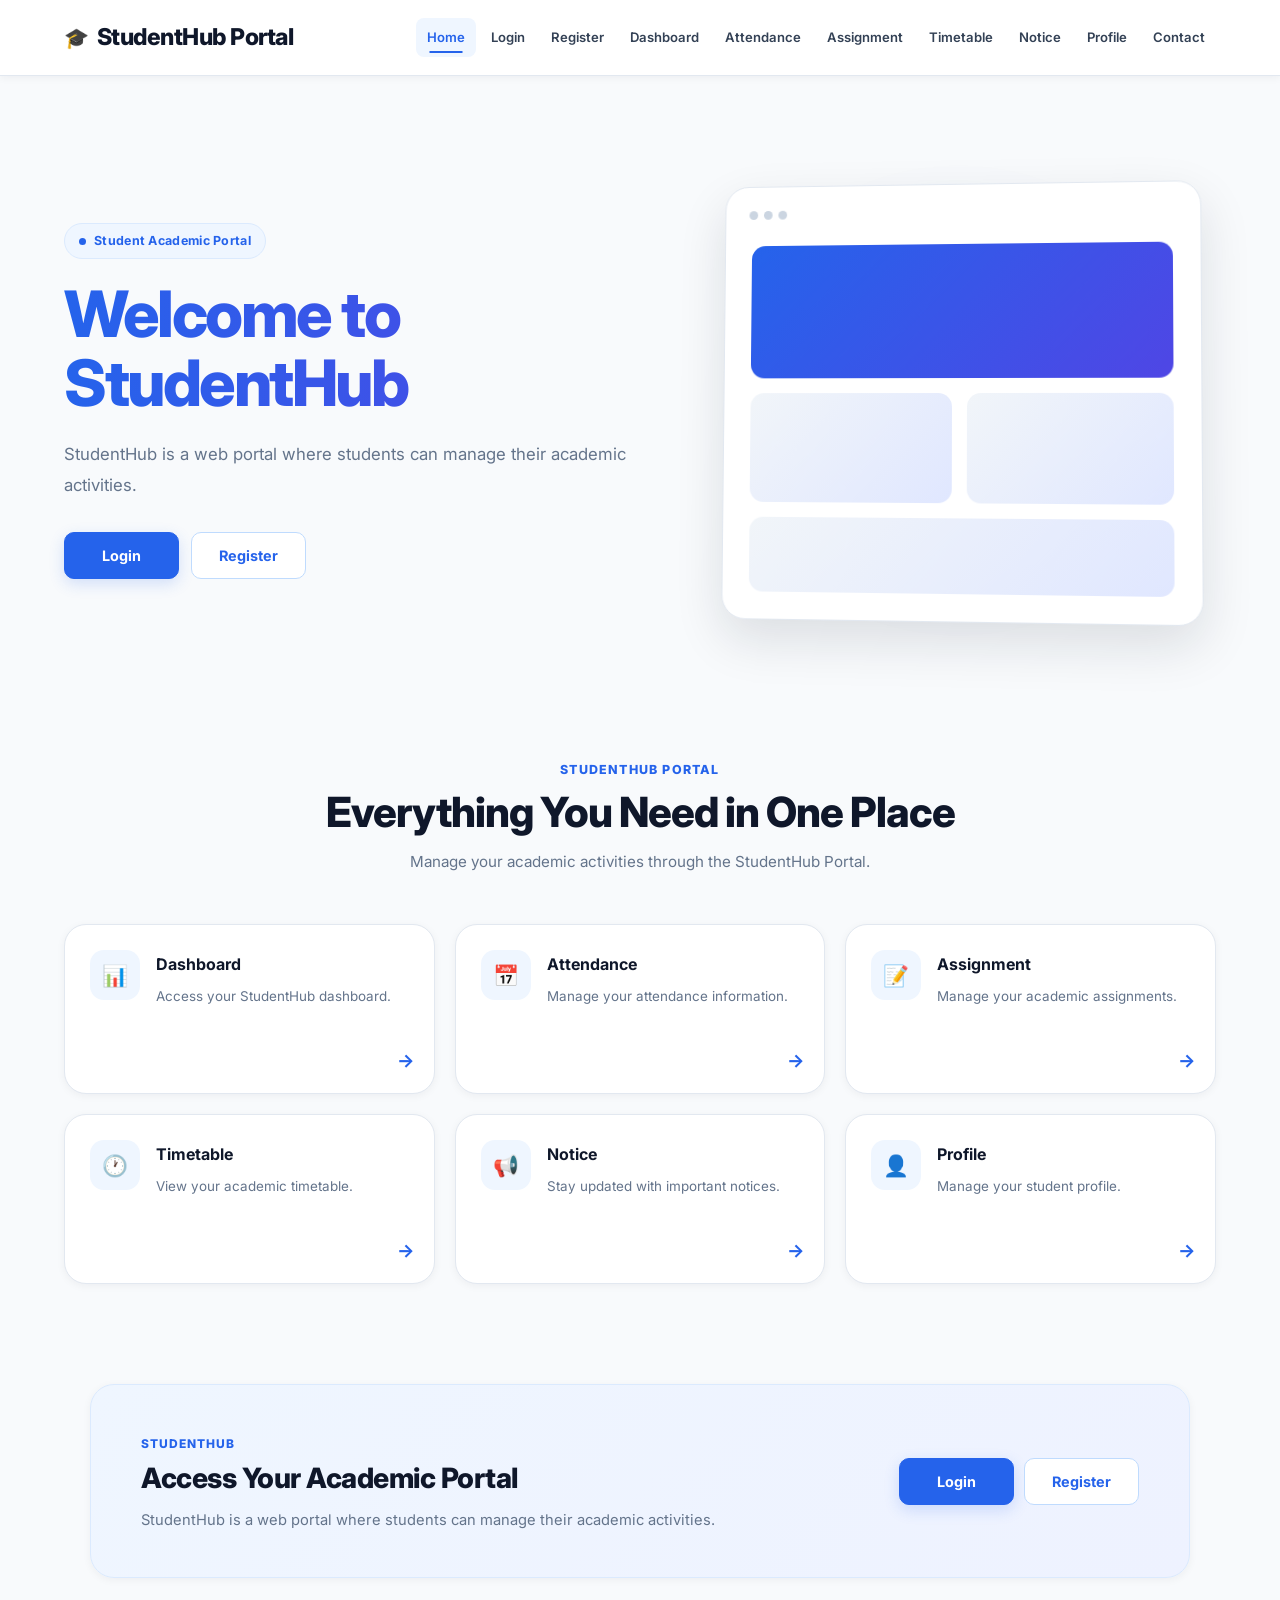
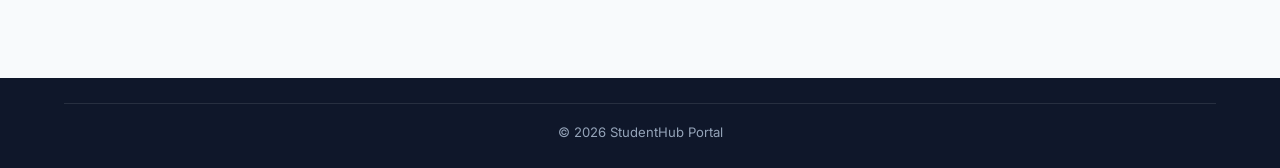
==== pages/index.html @ 19e186c9 "Practical 5 Done" ====
<!DOCTYPE html>
<html lang="en">

<head>
    <meta charset="UTF-8">

    <meta name="viewport" content="width=device-width, initial-scale=1.0">

    <meta name="description"
        content="StudentHub Portal - Manage your academic activities in one place.">

    <title>StudentHub - Home</title>

    <link rel="stylesheet" href="../style.css">
   
</head>

<body>

    <!-- ================= HEADER ================= -->
    <header>

        <div class="logo-section">
            <h1>StudentHub Portal</h1>
        </div>

        <nav aria-label="Main Navigation">

            <a href="index.html">Home</a>

            <a href="login.html">Login</a>

            <a href="register.html">Register</a>

            <a href="dashboard.html">Dashboard</a>

            <a href="attendance.html">Attendance</a>

            <a href="assignment.html">Assignment</a>

            <a href="timetable.html">Timetable</a>

            <a href="notice.html">Notice</a>

            <a href="profile.html">Profile</a>

            <a href="contact.html">Contact</a>

        </nav>

    </header>


    <!-- ================= MAIN CONTENT ================= -->
    <main>

        <!-- Hero Section -->
        <section class="hero">

            <div class="hero-content">

                <span class="hero-badge">
                    Student Academic Portal
                </span>

                <h2>
                    Welcome to StudentHub
                </h2>

                <p>
                    StudentHub is a web portal where students can manage their academic activities.
                </p>

                <div class="hero-buttons">

                    <a href="login.html" class="btn">
                        Login
                    </a>

                    <a href="register.html" class="btn btn-secondary">
                        Register
                    </a>

                </div>

            </div>


            <div class="hero-visual">

                <div class="dashboard-preview">

                    <div class="preview-header">
                        <span></span>
                        <span></span>
                        <span></span>
                    </div>

                    <div class="preview-content">

                        <div class="preview-card large"></div>

                        <div class="preview-row">

                            <div class="preview-card"></div>

                            <div class="preview-card"></div>

                        </div>

                        <div class="preview-card small"></div>

                    </div>

                </div>

            </div>

        </section>


        <!-- ================= FEATURES ================= -->
        <section class="features">

            <div class="section-heading">

                <span>StudentHub Portal</span>

                <h3>
                    Everything You Need in One Place
                </h3>

                <p>
                    Manage your academic activities through the StudentHub Portal.
                </p>

            </div>


            <div class="feature-grid">


                <!-- Dashboard -->
                <a href="dashboard.html" class="feature-card">

                    <div class="feature-icon">
                        📊
                    </div>

                    <div>
                        <h4>Dashboard</h4>

                        <p>
                            Access your StudentHub dashboard.
                        </p>
                    </div>

                    <span class="feature-arrow">
                        →
                    </span>

                </a>


                <!-- Attendance -->
                <a href="attendance.html" class="feature-card">

                    <div class="feature-icon">
                        📅
                    </div>

                    <div>
                        <h4>Attendance</h4>

                        <p>
                            Manage your attendance information.
                        </p>
                    </div>

                    <span class="feature-arrow">
                        →
                    </span>

                </a>


                <!-- Assignment -->
                <a href="assignment.html" class="feature-card">

                    <div class="feature-icon">
                        📝
                    </div>

                    <div>
                        <h4>Assignment</h4>

                        <p>
                            Manage your academic assignments.
                        </p>
                    </div>

                    <span class="feature-arrow">
                        →
                    </span>

                </a>


                <!-- Timetable -->
                <a href="timetable.html" class="feature-card">

                    <div class="feature-icon">
                        🕐
                    </div>

                    <div>
                        <h4>Timetable</h4>

                        <p>
                            View your academic timetable.
                        </p>
                    </div>

                    <span class="feature-arrow">
                        →
                    </span>

                </a>


                <!-- Notice -->
                <a href="notice.html" class="feature-card">

                    <div class="feature-icon">
                        📢
                    </div>

                    <div>
                        <h4>Notice</h4>

                        <p>
                            Stay updated with important notices.
                        </p>
                    </div>

                    <span class="feature-arrow">
                        →
                    </span>

                </a>


                <!-- Profile -->
                <a href="profile.html" class="feature-card">

                    <div class="feature-icon">
                        👤
                    </div>

                    <div>
                        <h4>Profile</h4>

                        <p>
                            Manage your student profile.
                        </p>
                    </div>

                    <span class="feature-arrow">
                        →
                    </span>

                </a>

            </div>

        </section>


        <!-- ================= PORTAL ACCESS ================= -->
        <section class="portal-access">

            <div>

                <span class="section-label">
                    StudentHub
                </span>

                <h3>
                    Access Your Academic Portal
                </h3>

                <p>
                    StudentHub is a web portal where students can manage their academic activities.
                </p>

            </div>


            <div class="access-buttons">

                <a href="login.html" class="btn">
                    Login
                </a>

                <a href="register.html" class="btn btn-secondary">
                    Register
                </a>

            </div>

        </section>

    </main>


    <!-- ================= FOOTER ================= -->
    <footer>

        <hr>

        <p>
            © 2026 StudentHub Portal
        </p>

    </footer>


    <!-- ================= JAVASCRIPT ================= -->
<script src="../js/script.js"></script>
</body>

</html>
---- style.css ----
/* =========================================================
   STUDENTHUB PORTAL
   Modern University Student Management System
   ========================================================= */


/* =========================================================
   1. GOOGLE FONT
   ========================================================= */

@import url('https://fonts.googleapis.com/css2?family=Inter:wght@400;500;600;700;800&display=swap');


/* =========================================================
   2. ROOT VARIABLES
   ========================================================= */

:root {

    /* Main Colors */
    --primary: #2563eb;
    --primary-dark: #1d4ed8;
    --secondary: #4f46e5;

    --navy: #0f172a;
    --dark: #111827;

    /* Text */
    --text: #334155;
    --text-light: #64748b;
    --text-muted: #94a3b8;

    /* Background */
    --background: #f8fafc;
    --white: #ffffff;
    --surface: #ffffff;

    /* Borders */
    --border: #e2e8f0;

    /* Extra */
    --blue-light: #eff6ff;
    --indigo-light: #eef2ff;

    /* Shadows */
    --shadow-sm:
        0 2px 8px rgba(15, 23, 42, 0.05);

    --shadow-md:
        0 10px 30px rgba(15, 23, 42, 0.08);

    --shadow-lg:
        0 20px 50px rgba(15, 23, 42, 0.12);

    /* Radius */
    --radius-sm: 8px;
    --radius-md: 14px;
    --radius-lg: 22px;

    /* Transition */
    --transition: 0.25s ease;
}


/* =========================================================
   3. RESET
   ========================================================= */

* {
    margin: 0;
    padding: 0;
    box-sizing: border-box;
}


html {
    scroll-behavior: smooth;
}


body {

    font-family: 'Inter', Arial, sans-serif;

    background: var(--background);

    color: var(--text);

    line-height: 1.6;

    min-height: 100vh;

    display: flex;

    flex-direction: column;

    overflow-x: hidden;
}


img {
    max-width: 100%;
    display: block;
}


a {
    text-decoration: none;
}


/* =========================================================
   4. HEADER
   ========================================================= */

header {

    width: 100%;

    padding: 18px 5%;

    background: rgba(255, 255, 255, 0.96);

    border-bottom: 1px solid var(--border);

    display: flex;

    align-items: center;

    justify-content: space-between;

    gap: 30px;

    position: sticky;

    top: 0;

    z-index: 1000;

    backdrop-filter: blur(15px);

    box-shadow: var(--shadow-sm);
}


/* =========================================================
   5. LOGO
   ========================================================= */

.logo-section {

    display: flex;

    align-items: center;

    flex-shrink: 0;
}


.logo-section h1 {

    color: var(--navy);

    font-size: 1.45rem;

    font-weight: 800;

    letter-spacing: -0.5px;

    white-space: nowrap;
}


.logo-section h1::before {

    content: "🎓";

    margin-right: 8px;

    font-size: 1.25rem;
}


/* =========================================================
   6. NAVIGATION
   ========================================================= */

nav {

    display: flex;

    align-items: center;

    justify-content: flex-end;

    gap: 4px;

    flex-wrap: wrap;
}


nav a {

    position: relative;

    padding: 9px 11px;

    border-radius: 8px;

    color: var(--text);

    font-size: 0.82rem;

    font-weight: 600;

    transition: var(--transition);
}


nav a:hover {

    color: var(--primary);

    background: var(--blue-light);
}


/* Navigation underline */

nav a::after {

    content: "";

    position: absolute;

    left: 50%;

    bottom: 4px;

    width: 0;

    height: 2px;

    background: var(--primary);

    transform: translateX(-50%);

    transition: width var(--transition);
}


nav a:hover::after {

    width: 55%;
}


/* =========================================================
   7. MAIN
   ========================================================= */

main {

    width: 100%;

    flex: 1;
}


/* =========================================================
   8. HERO SECTION
   ========================================================= */

.hero {

    width: min(1200px, 90%);

    min-height: 650px;

    margin: auto;

    padding: 70px 0;

    display: grid;

    grid-template-columns: 1.05fr 0.95fr;

    align-items: center;

    gap: 70px;
}


/* =========================================================
   9. HERO CONTENT
   ========================================================= */

.hero-content {

    max-width: 650px;

    text-align: left;
}


/* Badge */

.hero-badge {

    display: inline-flex;

    align-items: center;

    padding: 7px 14px;

    margin-bottom: 20px;

    border-radius: 50px;

    background: var(--blue-light);

    color: var(--primary);

    border: 1px solid #dbeafe;

    font-size: 0.78rem;

    font-weight: 700;

    letter-spacing: 0.3px;
}


/* Small dot */

.hero-badge::before {

    content: "";

    width: 7px;

    height: 7px;

    margin-right: 8px;

    border-radius: 50%;

    background: var(--primary);
}


/* Hero Heading */

.hero h2 {

    margin-bottom: 22px;

    color: var(--navy);

    font-size: clamp(2.8rem, 5vw, 4.5rem);

    font-weight: 800;

    line-height: 1.08;

    letter-spacing: -2.5px;
}


/* Blue highlight */

.hero h2 {

    background:
        linear-gradient(
            90deg,
            var(--primary),
            var(--secondary)
        );

    -webkit-background-clip: text;

    -webkit-text-fill-color: transparent;
}


/* Hero Paragraph */

.hero p {

    width: 100%;

    max-width: 580px;

    margin: 0;

    color: var(--text-light);

    font-size: 1.05rem;

    line-height: 1.8;

    text-align: left;
}


/* =========================================================
   10. HERO BUTTONS
   ========================================================= */

.hero-buttons {

    display: flex;

    align-items: center;

    gap: 12px;

    margin-top: 32px;
}


/* =========================================================
   11. COMMON BUTTON
   ========================================================= */

.btn {

    display: inline-flex;

    align-items: center;

    justify-content: center;

    min-width: 115px;

    padding: 11px 20px;

    border: 1px solid var(--primary);

    border-radius: 10px;

    background: var(--primary);

    color: white;

    font-family: inherit;

    font-size: 0.9rem;

    font-weight: 700;

    transition: var(--transition);

    box-shadow:
        0 5px 15px rgba(37, 99, 235, 0.18);
}


.btn:hover {

    background: var(--primary-dark);

    border-color: var(--primary-dark);

    transform: translateY(-2px);

    box-shadow:
        0 10px 25px rgba(37, 99, 235, 0.25);
}


/* =========================================================
   12. SECONDARY BUTTON
   ========================================================= */

.btn-secondary {

    background: white;

    color: var(--primary);

    border-color: #bfdbfe;

    box-shadow: none;
}


.btn-secondary:hover {

    background: var(--blue-light);

    color: var(--primary-dark);

    border-color: #93c5fd;
}


/* =========================================================
   13. HERO VISUAL
   ========================================================= */

.hero-visual {

    display: flex;

    align-items: center;

    justify-content: center;

    position: relative;
}


/* Decorative glow */

.hero-visual::before {

    content: "";

    position: absolute;

    width: 320px;

    height: 320px;

    background:
        linear-gradient(
            135deg,
            rgba(37, 99, 235, 0.14),
            rgba(79, 70, 229, 0.12)
        );

    border-radius: 50%;

    filter: blur(40px);

    z-index: -1;
}


/* =========================================================
   14. DASHBOARD PREVIEW
   ========================================================= */

.dashboard-preview {

    width: 100%;

    max-width: 480px;

    padding: 12px;

    background: white;

    border: 1px solid var(--border);

    border-radius: 24px;

    box-shadow: var(--shadow-lg);

    transform: perspective(1000px) rotateY(-4deg) rotateX(2deg);

    transition: transform 0.4s ease;
}


.dashboard-preview:hover {

    transform:
        perspective(1000px)
        rotateY(0deg)
        rotateX(0deg)
        translateY(-5px);
}


/* =========================================================
   15. PREVIEW HEADER
   ========================================================= */

.preview-header {

    display: flex;

    gap: 6px;

    padding: 12px;
}


.preview-header span {

    width: 9px;

    height: 9px;

    border-radius: 50%;

    background: #cbd5e1;
}


/* =========================================================
   16. PREVIEW CONTENT
   ========================================================= */

.preview-content {

    padding: 15px;
}


.preview-card {

    height: 100px;

    margin-bottom: 15px;

    border-radius: 14px;

    background:
        linear-gradient(
            135deg,
            #f1f5f9,
            #e0e7ff
        );
}


.preview-card.large {

    height: 135px;

    background:
        linear-gradient(
            135deg,
            #2563eb,
            #4f46e5
        );
}


.preview-row {

    display: grid;

    grid-template-columns: 1fr 1fr;

    gap: 15px;
}


.preview-row .preview-card {

    height: 110px;
}


.preview-card.small {

    height: 75px;

    margin-bottom: 0;
}


/* =========================================================
   17. FEATURES SECTION
   ========================================================= */

.features {

    width: min(1200px, 90%);

    margin: 30px auto 100px;
}


/* =========================================================
   18. SECTION HEADING
   ========================================================= */

.section-heading {

    max-width: 700px;

    margin: 0 auto 50px;

    text-align: center;
}


.section-heading > span {

    display: inline-block;

    margin-bottom: 8px;

    color: var(--primary);

    font-size: 0.78rem;

    font-weight: 800;

    text-transform: uppercase;

    letter-spacing: 1.2px;
}


.section-heading h3 {

    margin-bottom: 12px;

    color: var(--navy);

    font-size: clamp(1.9rem, 4vw, 2.6rem);

    font-weight: 800;

    letter-spacing: -1px;

    line-height: 1.2;
}


.section-heading p {

    width: 100%;

    color: var(--text-light);

    font-size: 0.95rem;

    text-align: center;
}


/* =========================================================
   19. FEATURE GRID
   ========================================================= */

.feature-grid {

    display: grid;

    grid-template-columns:
        repeat(3, 1fr);

    gap: 20px;
}


/* =========================================================
   20. FEATURE CARD
   ========================================================= */

.feature-card {

    position: relative;

    min-height: 170px;

    padding: 25px;

    display: flex;

    align-items: flex-start;

    gap: 16px;

    background: white;

    border: 1px solid var(--border);

    border-radius: var(--radius-lg);

    box-shadow: var(--shadow-sm);

    transition:
        transform 0.25s ease,
        box-shadow 0.25s ease,
        border-color 0.25s ease;
}


.feature-card:hover {

    transform: translateY(-6px);

    border-color: #bfdbfe;

    box-shadow: var(--shadow-md);
}


/* =========================================================
   21. FEATURE ICON
   ========================================================= */

.feature-icon {

    width: 50px;

    height: 50px;

    flex-shrink: 0;

    display: flex;

    align-items: center;

    justify-content: center;

    border-radius: 14px;

    background: var(--blue-light);

    font-size: 1.3rem;

    transition: var(--transition);
}


.feature-card:hover .feature-icon {

    background: var(--primary);

    transform: scale(1.05);
}


/* =========================================================
   22. FEATURE TEXT
   ========================================================= */

.feature-card h4 {

    margin: 2px 0 7px;

    color: var(--navy);

    font-size: 1rem;

    font-weight: 700;
}


.feature-card p {

    width: auto;

    margin: 0;

    color: var(--text-light);

    font-size: 0.84rem;

    line-height: 1.65;

    text-align: left;
}


/* =========================================================
   23. FEATURE ARROW
   ========================================================= */

.feature-arrow {

    position: absolute;

    right: 20px;

    bottom: 18px;

    color: var(--primary);

    font-size: 1.15rem;

    font-weight: 700;

    transition: transform var(--transition);
}


.feature-card:hover .feature-arrow {

    transform: translateX(6px);
}


/* =========================================================
   24. PORTAL ACCESS SECTION
   ========================================================= */

.portal-access {

    width: min(1100px, 90%);

    margin: 0 auto 100px;

    padding: 45px 50px;

    display: flex;

    align-items: center;

    justify-content: space-between;

    gap: 35px;

    background:
        linear-gradient(
            135deg,
            #eff6ff,
            #eef2ff
        );

    border: 1px solid #dbeafe;

    border-radius: 24px;

    box-shadow: var(--shadow-sm);
}


/* =========================================================
   25. PORTAL ACCESS TEXT
   ========================================================= */

.section-label {

    margin-bottom: 8px;

    color: var(--primary);

    font-size: 0.75rem;

    font-weight: 800;

    text-transform: uppercase;

    letter-spacing: 1px;
}


.portal-access h3 {

    margin-bottom: 8px;

    color: var(--navy);

    font-size: 1.75rem;

    font-weight: 800;

    letter-spacing: -0.5px;
}


.portal-access p {

    width: auto;

    max-width: 620px;

    margin: 0;

    color: var(--text-light);

    font-size: 0.92rem;

    text-align: left;
}


/* =========================================================
   26. ACCESS BUTTONS
   ========================================================= */

.access-buttons {

    display: flex;

    align-items: center;

    gap: 10px;

    flex-shrink: 0;
}


/* =========================================================
   27. FOOTER
   ========================================================= */

footer {

    width: 100%;

    margin-top: auto;

    padding: 25px 5%;

    background: var(--navy);

    color: #94a3b8;

    text-align: center;
}


footer hr {

    width: 100%;

    margin-bottom: 18px;

    border: none;

    height: 1px;

    background: rgba(255, 255, 255, 0.1);
}


footer p {

    width: 100%;

    margin: 0;

    color: #94a3b8;

    font-size: 0.82rem;

    text-align: center;
}


/* =========================================================
   28. TABLET
   ========================================================= */

@media (max-width: 1050px) {

    header {

        flex-direction: column;

        align-items: center;

        padding: 16px 4%;
    }


    nav {

        justify-content: center;
    }


    .hero {

        grid-template-columns: 1fr;

        text-align: center;

        gap: 50px;

        padding-top: 55px;
    }


    .hero-content {

        max-width: 750px;

        margin: auto;

        text-align: center;
    }


    .hero p {

        margin: auto;

        text-align: center;
    }


    .hero-buttons {

        justify-content: center;
    }


    .hero-visual {

        max-width: 600px;

        width: 100%;

        margin: auto;
    }


    .feature-grid {

        grid-template-columns:
            repeat(2, 1fr);
    }


    .portal-access {

        flex-direction: column;

        text-align: center;
    }


    .portal-access p {

        margin: auto;

        text-align: center;
    }
}


/* =========================================================
   29. MOBILE
   ========================================================= */

@media (max-width: 650px) {

    header {

        padding: 15px 4%;
    }


    .logo-section h1 {

        font-size: 1.25rem;
    }


    nav {

        width: 100%;

        gap: 3px;
    }


    nav a {

        padding: 7px 8px;

        font-size: 0.73rem;
    }


    .hero {

        width: 90%;

        padding: 45px 0;

        min-height: auto;
    }


    .hero h2 {

        font-size: 2.6rem;

        letter-spacing: -1.5px;
    }


    .hero p {

        font-size: 0.94rem;

        line-height: 1.7;
    }


    .hero-buttons {

        flex-direction: column;

        width: 100%;
    }


    .hero-buttons .btn {

        width: 100%;
    }


    .dashboard-preview {

        transform: none;
    }


    .feature-grid {

        grid-template-columns: 1fr;

    }


    .feature-card {

        min-height: 150px;
    }


    .portal-access {

        width: 90%;

        padding: 30px 22px;

        margin-bottom: 60px;
    }


    .portal-access h3 {

        font-size: 1.45rem;
    }


    .access-buttons {

        width: 100%;

        flex-direction: column;
    }


    .access-buttons .btn {

        width: 100%;
    }


    .features {

        margin-bottom: 60px;
    }
}


/* =========================================================
   30. VERY SMALL MOBILE
   ========================================================= */

@media (max-width: 400px) {

    .logo-section h1 {

        font-size: 1.1rem;
    }


    nav a {

        padding: 6px;

        font-size: 0.68rem;
    }


    .hero h2 {

        font-size: 2.2rem;
    }


    .feature-card {

        padding: 20px;
    }
}


/* =========================================================
   31. ACCESSIBILITY
   ========================================================= */

a:focus-visible {

    outline: 3px solid rgba(37, 99, 235, 0.3);

    outline-offset: 3px;
}


/* =========================================================
   32. REDUCED MOTION
   ========================================================= */

@media (prefers-reduced-motion: reduce) {

    * {

        scroll-behavior: auto !important;

        transition: none !important;

        animation: none !important;
    }
}
/* =========================================================
   JAVASCRIPT INTERACTION STYLES
   ========================================================= */


/* ---------- Mobile Menu Button ---------- */

.mobile-menu-btn {

    display: none;

    border: none;

    background: var(--blue-light);

    color: var(--primary);

    width: 42px;

    height: 42px;

    border-radius: 10px;

    font-size: 1.3rem;

    cursor: pointer;

    align-items: center;

    justify-content: center;

    transition: 0.25s ease;
}


.mobile-menu-btn:hover {

    background: var(--primary);

    color: white;
}


/* ---------- Active Navigation ---------- */

nav a.active {

    color: var(--primary);

    background: var(--blue-light);
}


nav a.active::after {

    width: 55%;
}


/* ---------- Header Scroll Effect ---------- */

header.header-scrolled {

    box-shadow:
        0 8px 30px rgba(15, 23, 42, 0.10);
}


/* ---------- Button Click ---------- */

.btn.button-clicked {

    transform: scale(0.96);
}


/* ---------- Feature Card Focus ---------- */

.feature-card.card-focused {

    border-color: #93c5fd;

    box-shadow:
        0 15px 35px rgba(37, 99, 235, 0.12);
}


/* ---------- Hero Animation ---------- */

.hero-content {

    opacity: 0;

    transform: translateY(20px);

    transition:
        opacity 0.7s ease,
        transform 0.7s ease;
}


.hero-content.hero-content-loaded {

    opacity: 1;

    transform: translateY(0);
}


.hero-visual {

    opacity: 0;

    transform: translateX(30px);

    transition:
        opacity 0.8s ease,
        transform 0.8s ease;
}


.hero-visual.hero-visual-loaded {

    opacity: 1;

    transform: translateX(0);
}


/* ---------- Scroll To Top ---------- */

.scroll-top-btn {

    position: fixed;

    right: 25px;

    bottom: 25px;

    width: 45px;

    height: 45px;

    border: none;

    border-radius: 50%;

    background: var(--primary);

    color: white;

    font-size: 1.2rem;

    font-weight: 700;

    cursor: pointer;

    display: flex;

    align-items: center;

    justify-content: center;

    opacity: 0;

    visibility: hidden;

    transform: translateY(15px);

    box-shadow:
        0 8px 20px rgba(37, 99, 235, 0.25);

    transition:
        opacity 0.25s ease,
        visibility 0.25s ease,
        transform 0.25s ease;
}


.scroll-top-btn.show {

    opacity: 1;

    visibility: visible;

    transform: translateY(0);
}


.scroll-top-btn:hover {

    background: var(--primary-dark);

    transform: translateY(-3px);
}


/* =========================================================
   MOBILE NAVIGATION
   ========================================================= */

@media (max-width: 1050px) {

    header {

        position: sticky;

        flex-wrap: wrap;
    }


    .mobile-menu-btn {

        display: flex;

        margin-left: auto;
    }


    header nav {

        display: none;

        width: 100%;

        padding: 12px 0;

        flex-direction: column;

        align-items: stretch;

        background: white;

        border-top: 1px solid var(--border);

        margin-top: 5px;
    }


    header nav.mobile-active {

        display: flex;
    }


    header nav a {

        width: 100%;

        padding: 12px 15px;

        text-align: left;
    }


    header nav a::after {

        display: none;
    }

}


/* =========================================================
   SMALL MOBILE
   ========================================================= */

@media (max-width: 650px) {

    .mobile-menu-btn {

        width: 40px;

        height: 40px;
    }


    .scroll-top-btn {

        right: 18px;

        bottom: 18px;

        width: 42px;

        height: 42px;
    }

}
/* =========================================================
   STUDENTHUB REGISTER PAGE
   ========================================================= */


/* ---------- Authentication Header ---------- */

.auth-header {

    width: 100%;

    padding: 18px 6%;

    background: white;

    border-bottom: 1px solid var(--border);

    display: flex;

    align-items: center;

    justify-content: space-between;

    box-shadow: var(--shadow-sm);
}


.back-home {

    color: var(--text);

    font-size: 0.9rem;

    font-weight: 600;

    padding: 9px 14px;

    border-radius: 8px;

    transition: 0.25s ease;
}


.back-home:hover {

    color: var(--primary);

    background: var(--blue-light);
}


/* ---------- Main ---------- */

.auth-main {

    flex: 1;

    width: 100%;

    display: flex;

    align-items: center;

    justify-content: center;

    padding: 70px 5%;
}


/* ---------- Register Container ---------- */

.register-container {

    width: min(1050px, 100%);

    display: grid;

    grid-template-columns: 1fr 0.9fr;

    gap: 70px;

    align-items: center;
}


/* ---------- Information Section ---------- */

.register-info {

    max-width: 500px;
}


.auth-badge {

    display: inline-block;

    padding: 7px 13px;

    margin-bottom: 20px;

    border-radius: 30px;

    background: var(--blue-light);

    color: var(--primary);

    border: 1px solid #dbeafe;

    font-size: 0.75rem;

    font-weight: 700;
}


.register-info h2 {

    margin-bottom: 18px;

    color: var(--navy);

    font-size: clamp(2.2rem, 5vw, 3.5rem);

    font-weight: 800;

    line-height: 1.1;

    letter-spacing: -1.5px;
}


.register-info > p {

    width: 100%;

    margin-bottom: 30px;

    color: var(--text-light);

    font-size: 1rem;

    line-height: 1.8;

    text-align: left;
}


/* ---------- Features ---------- */

.register-features {

    display: flex;

    flex-direction: column;

    gap: 15px;
}


.register-feature {

    display: flex;

    align-items: center;

    gap: 12px;

    color: var(--text);

    font-size: 0.9rem;

    font-weight: 500;
}


.feature-check {

    width: 25px;

    height: 25px;

    flex-shrink: 0;

    display: flex;

    align-items: center;

    justify-content: center;

    border-radius: 50%;

    background: #dcfce7;

    color: #16a34a;

    font-size: 0.8rem;

    font-weight: 800;
}


/* ---------- Register Card ---------- */

.register-card {

    padding: 35px;

    background: white;

    border: 1px solid var(--border);

    border-radius: 22px;

    box-shadow: var(--shadow-lg);
}


.form-heading {

    margin-bottom: 28px;

    text-align: left;
}


.form-heading h3 {

    margin-bottom: 6px;

    color: var(--navy);

    font-size: 1.5rem;

    font-weight: 800;
}


.form-heading p {

    width: 100%;

    color: var(--text-light);

    font-size: 0.85rem;

    text-align: left;
}


/* ---------- Form ---------- */

#registerForm {

    width: 100%;
}


.form-group {

    margin-bottom: 20px;
}


.form-group label {

    display: block;

    margin-bottom: 7px;

    color: var(--navy);

    font-size: 0.85rem;

    font-weight: 700;
}


.form-group input {

    width: 100%;

    padding: 13px 14px;

    border: 1px solid var(--border);

    border-radius: 10px;

    background: #f8fafc;

    color: var(--navy);

    font-family: inherit;

    font-size: 0.9rem;

    outline: none;

    transition: 0.25s ease;
}


.form-group input::placeholder {

    color: var(--text-muted);
}


.form-group input:focus {

    background: white;

    border-color: var(--primary);

    box-shadow:
        0 0 0 4px rgba(37, 99, 235, 0.1);
}


/* ---------- Password ---------- */

.password-wrapper {

    position: relative;
}


.password-wrapper input {

    padding-right: 50px;
}


.password-toggle {

    position: absolute;

    right: 8px;

    top: 50%;

    transform: translateY(-50%);

    width: 38px;

    height: 38px;

    padding: 0;

    border: none;

    background: transparent;

    color: var(--text-light);

    box-shadow: none;

    cursor: pointer;
}


.password-toggle:hover {

    background: var(--blue-light);

    color: var(--primary);

    box-shadow: none;

    transform:
        translateY(-50%);
}


/* ---------- Register Button ---------- */

.register-btn {

    width: 100%;

    padding: 13px;

    margin-top: 5px;

    border: none;

    border-radius: 10px;

    background: var(--primary);

    color: white;

    font-family: inherit;

    font-size: 0.9rem;

    font-weight: 700;

    cursor: pointer;

    transition: 0.25s ease;

    box-shadow:
        0 7px 18px rgba(37, 99, 235, 0.2);
}


.register-btn:hover {

    background: var(--primary-dark);

    transform: translateY(-2px);

    box-shadow:
        0 10px 25px rgba(37, 99, 235, 0.28);
}


/* ---------- Login Text ---------- */

.login-text {

    width: 100%;

    margin-top: 22px;

    color: var(--text-light);

    font-size: 0.82rem;

    text-align: center;
}


.login-text a {

    color: var(--primary);

    font-weight: 700;
}


.login-text a:hover {

    text-decoration: underline;
}


/* ---------- Form Message ---------- */

.form-message {

    margin-top: 15px;

    text-align: center;

    font-size: 0.82rem;

    font-weight: 600;
}


/* ---------- Footer ---------- */

.auth-main + footer {

    background: var(--navy);

    text-align: center;
}


.auth-main + footer p {

    width: 100%;

    margin: 0;

    color: #94a3b8;

    text-align: center;
}


/* =========================================================
   REGISTER RESPONSIVE
   ========================================================= */

@media (max-width: 850px) {

    .register-container {

        grid-template-columns: 1fr;

        gap: 40px;

        max-width: 600px;
    }


    .register-info {

        max-width: 600px;

        text-align: center;
    }


    .register-info > p {

        text-align: center;

        margin-left: auto;

        margin-right: auto;
    }


    .register-features {

        align-items: center;
    }
}


@media (max-width: 600px) {

    .auth-header {

        padding: 15px 5%;
    }


    .auth-header .logo-section h1 {

        font-size: 1.15rem;
    }


    .back-home {

        font-size: 0.8rem;

        padding: 7px 10px;
    }


    .auth-main {

        padding: 45px 5%;
    }


    .register-info h2 {

        font-size: 2.2rem;
    }


    .register-card {

        padding: 25px 20px;

        border-radius: 18px;
    }
}
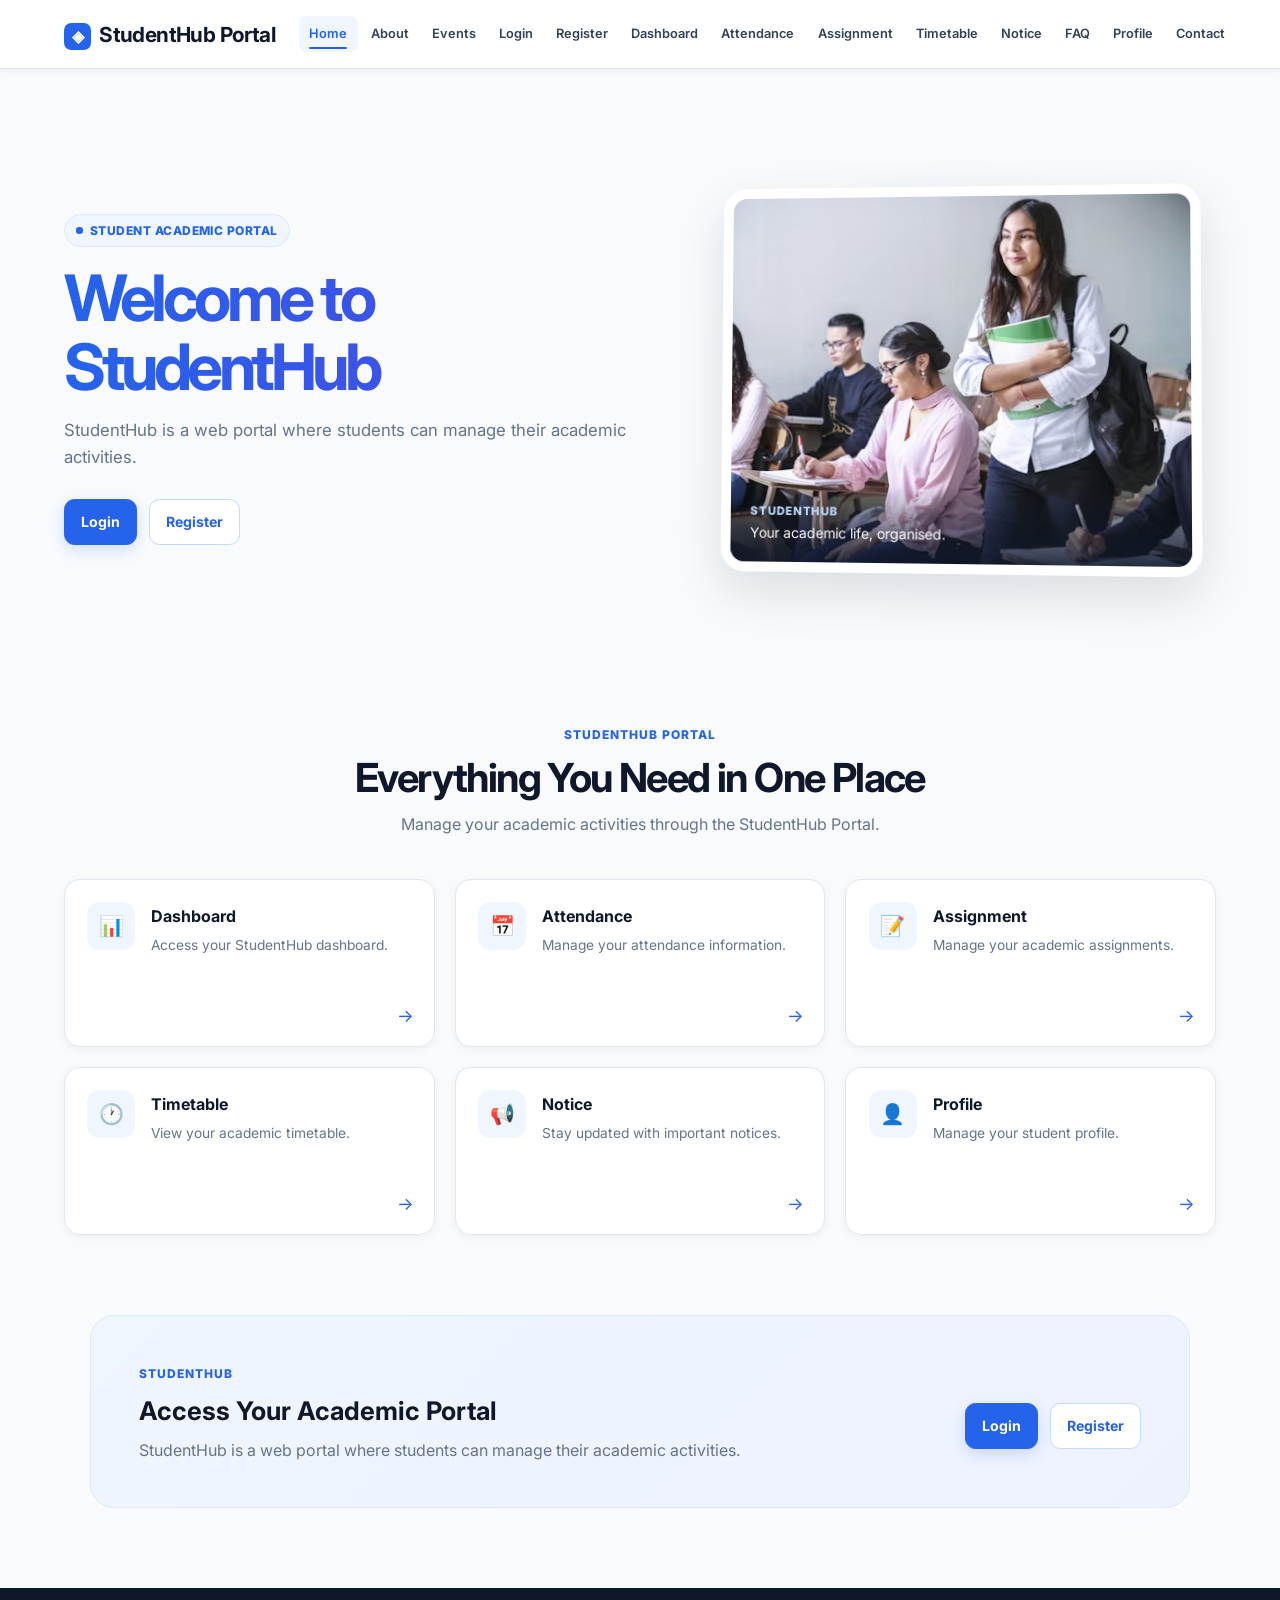
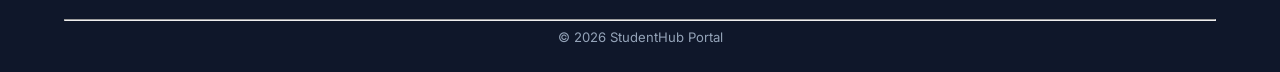
==== commit 7c47e150: "Practical done" ====
--- a/pages/index.html
+++ b/pages/index.html
@@ -28,6 +28,10 @@
 
             <a href="index.html">Home</a>
 
+            <a href="about.html">About</a>
+
+            <a href="events.html">Events</a>
+
             <a href="login.html">Login</a>
 
             <a href="register.html">Register</a>
@@ -41,6 +45,8 @@
             <a href="timetable.html">Timetable</a>
 
             <a href="notice.html">Notice</a>
+
+            <a href="faq.html">FAQ</a>
 
             <a href="profile.html">Profile</a>
 
@@ -88,31 +94,16 @@
 
             <div class="hero-visual">
 
-                <div class="dashboard-preview">
-
-                    <div class="preview-header">
-                        <span></span>
-                        <span></span>
-                        <span></span>
-                    </div>
-
-                    <div class="preview-content">
-
-                        <div class="preview-card large"></div>
-
-                        <div class="preview-row">
-
-                            <div class="preview-card"></div>
-
-                            <div class="preview-card"></div>
-
-                        </div>
-
-                        <div class="preview-card small"></div>
-
-                    </div>
-
-                </div>
+                <figure class="hero-photo">
+                    <img
+                        src="../assets/student-classroom.png"
+                        alt="University students attending a class"
+                    >
+                    <figcaption>
+                        <span>StudentHub</span>
+                        Your academic life, organised.
+                    </figcaption>
+                </figure>
 
             </div>
 
@@ -329,4 +320,4 @@
 <script src="../js/script.js"></script>
 </body>
 
-</html>+</html>
--- a/style.css
+++ b/style.css
@@ -1,2178 +1,10 @@
-/* =========================================================
-   STUDENTHUB PORTAL
-   Modern University Student Management System
-   ========================================================= */
-
-
-/* =========================================================
-   1. GOOGLE FONT
-   ========================================================= */
-
 @import url('https://fonts.googleapis.com/css2?family=Inter:wght@400;500;600;700;800&display=swap');
-
-
-/* =========================================================
-   2. ROOT VARIABLES
-   ========================================================= */
-
-:root {
-
-    /* Main Colors */
-    --primary: #2563eb;
-    --primary-dark: #1d4ed8;
-    --secondary: #4f46e5;
-
-    --navy: #0f172a;
-    --dark: #111827;
-
-    /* Text */
-    --text: #334155;
-    --text-light: #64748b;
-    --text-muted: #94a3b8;
-
-    /* Background */
-    --background: #f8fafc;
-    --white: #ffffff;
-    --surface: #ffffff;
-
-    /* Borders */
-    --border: #e2e8f0;
-
-    /* Extra */
-    --blue-light: #eff6ff;
-    --indigo-light: #eef2ff;
-
-    /* Shadows */
-    --shadow-sm:
-        0 2px 8px rgba(15, 23, 42, 0.05);
-
-    --shadow-md:
-        0 10px 30px rgba(15, 23, 42, 0.08);
-
-    --shadow-lg:
-        0 20px 50px rgba(15, 23, 42, 0.12);
-
-    /* Radius */
-    --radius-sm: 8px;
-    --radius-md: 14px;
-    --radius-lg: 22px;
-
-    /* Transition */
-    --transition: 0.25s ease;
-}
-
-
-/* =========================================================
-   3. RESET
-   ========================================================= */
-
-* {
-    margin: 0;
-    padding: 0;
-    box-sizing: border-box;
-}
-
-
-html {
-    scroll-behavior: smooth;
-}
-
-
-body {
-
-    font-family: 'Inter', Arial, sans-serif;
-
-    background: var(--background);
-
-    color: var(--text);
-
-    line-height: 1.6;
-
-    min-height: 100vh;
-
-    display: flex;
-
-    flex-direction: column;
-
-    overflow-x: hidden;
-}
-
-
-img {
-    max-width: 100%;
-    display: block;
-}
-
-
-a {
-    text-decoration: none;
-}
-
-
-/* =========================================================
-   4. HEADER
-   ========================================================= */
-
-header {
-
-    width: 100%;
-
-    padding: 18px 5%;
-
-    background: rgba(255, 255, 255, 0.96);
-
-    border-bottom: 1px solid var(--border);
-
-    display: flex;
-
-    align-items: center;
-
-    justify-content: space-between;
-
-    gap: 30px;
-
-    position: sticky;
-
-    top: 0;
-
-    z-index: 1000;
-
-    backdrop-filter: blur(15px);
-
-    box-shadow: var(--shadow-sm);
-}
-
-
-/* =========================================================
-   5. LOGO
-   ========================================================= */
-
-.logo-section {
-
-    display: flex;
-
-    align-items: center;
-
-    flex-shrink: 0;
-}
-
-
-.logo-section h1 {
-
-    color: var(--navy);
-
-    font-size: 1.45rem;
-
-    font-weight: 800;
-
-    letter-spacing: -0.5px;
-
-    white-space: nowrap;
-}
-
-
-.logo-section h1::before {
-
-    content: "🎓";
-
-    margin-right: 8px;
-
-    font-size: 1.25rem;
-}
-
-
-/* =========================================================
-   6. NAVIGATION
-   ========================================================= */
-
-nav {
-
-    display: flex;
-
-    align-items: center;
-
-    justify-content: flex-end;
-
-    gap: 4px;
-
-    flex-wrap: wrap;
-}
-
-
-nav a {
-
-    position: relative;
-
-    padding: 9px 11px;
-
-    border-radius: 8px;
-
-    color: var(--text);
-
-    font-size: 0.82rem;
-
-    font-weight: 600;
-
-    transition: var(--transition);
-}
-
-
-nav a:hover {
-
-    color: var(--primary);
-
-    background: var(--blue-light);
-}
-
-
-/* Navigation underline */
-
-nav a::after {
-
-    content: "";
-
-    position: absolute;
-
-    left: 50%;
-
-    bottom: 4px;
-
-    width: 0;
-
-    height: 2px;
-
-    background: var(--primary);
-
-    transform: translateX(-50%);
-
-    transition: width var(--transition);
-}
-
-
-nav a:hover::after {
-
-    width: 55%;
-}
-
-
-/* =========================================================
-   7. MAIN
-   ========================================================= */
-
-main {
-
-    width: 100%;
-
-    flex: 1;
-}
-
-
-/* =========================================================
-   8. HERO SECTION
-   ========================================================= */
-
-.hero {
-
-    width: min(1200px, 90%);
-
-    min-height: 650px;
-
-    margin: auto;
-
-    padding: 70px 0;
-
-    display: grid;
-
-    grid-template-columns: 1.05fr 0.95fr;
-
-    align-items: center;
-
-    gap: 70px;
-}
-
-
-/* =========================================================
-   9. HERO CONTENT
-   ========================================================= */
-
-.hero-content {
-
-    max-width: 650px;
-
-    text-align: left;
-}
-
-
-/* Badge */
-
-.hero-badge {
-
-    display: inline-flex;
-
-    align-items: center;
-
-    padding: 7px 14px;
-
-    margin-bottom: 20px;
-
-    border-radius: 50px;
-
-    background: var(--blue-light);
-
-    color: var(--primary);
-
-    border: 1px solid #dbeafe;
-
-    font-size: 0.78rem;
-
-    font-weight: 700;
-
-    letter-spacing: 0.3px;
-}
-
-
-/* Small dot */
-
-.hero-badge::before {
-
-    content: "";
-
-    width: 7px;
-
-    height: 7px;
-
-    margin-right: 8px;
-
-    border-radius: 50%;
-
-    background: var(--primary);
-}
-
-
-/* Hero Heading */
-
-.hero h2 {
-
-    margin-bottom: 22px;
-
-    color: var(--navy);
-
-    font-size: clamp(2.8rem, 5vw, 4.5rem);
-
-    font-weight: 800;
-
-    line-height: 1.08;
-
-    letter-spacing: -2.5px;
-}
-
-
-/* Blue highlight */
-
-.hero h2 {
-
-    background:
-        linear-gradient(
-            90deg,
-            var(--primary),
-            var(--secondary)
-        );
-
-    -webkit-background-clip: text;
-
-    -webkit-text-fill-color: transparent;
-}
-
-
-/* Hero Paragraph */
-
-.hero p {
-
-    width: 100%;
-
-    max-width: 580px;
-
-    margin: 0;
-
-    color: var(--text-light);
-
-    font-size: 1.05rem;
-
-    line-height: 1.8;
-
-    text-align: left;
-}
-
-
-/* =========================================================
-   10. HERO BUTTONS
-   ========================================================= */
-
-.hero-buttons {
-
-    display: flex;
-
-    align-items: center;
-
-    gap: 12px;
-
-    margin-top: 32px;
-}
-
-
-/* =========================================================
-   11. COMMON BUTTON
-   ========================================================= */
-
-.btn {
-
-    display: inline-flex;
-
-    align-items: center;
-
-    justify-content: center;
-
-    min-width: 115px;
-
-    padding: 11px 20px;
-
-    border: 1px solid var(--primary);
-
-    border-radius: 10px;
-
-    background: var(--primary);
-
-    color: white;
-
-    font-family: inherit;
-
-    font-size: 0.9rem;
-
-    font-weight: 700;
-
-    transition: var(--transition);
-
-    box-shadow:
-        0 5px 15px rgba(37, 99, 235, 0.18);
-}
-
-
-.btn:hover {
-
-    background: var(--primary-dark);
-
-    border-color: var(--primary-dark);
-
-    transform: translateY(-2px);
-
-    box-shadow:
-        0 10px 25px rgba(37, 99, 235, 0.25);
-}
-
-
-/* =========================================================
-   12. SECONDARY BUTTON
-   ========================================================= */
-
-.btn-secondary {
-
-    background: white;
-
-    color: var(--primary);
-
-    border-color: #bfdbfe;
-
-    box-shadow: none;
-}
-
-
-.btn-secondary:hover {
-
-    background: var(--blue-light);
-
-    color: var(--primary-dark);
-
-    border-color: #93c5fd;
-}
-
-
-/* =========================================================
-   13. HERO VISUAL
-   ========================================================= */
-
-.hero-visual {
-
-    display: flex;
-
-    align-items: center;
-
-    justify-content: center;
-
-    position: relative;
-}
-
-
-/* Decorative glow */
-
-.hero-visual::before {
-
-    content: "";
-
-    position: absolute;
-
-    width: 320px;
-
-    height: 320px;
-
-    background:
-        linear-gradient(
-            135deg,
-            rgba(37, 99, 235, 0.14),
-            rgba(79, 70, 229, 0.12)
-        );
-
-    border-radius: 50%;
-
-    filter: blur(40px);
-
-    z-index: -1;
-}
-
-
-/* =========================================================
-   14. DASHBOARD PREVIEW
-   ========================================================= */
-
-.dashboard-preview {
-
-    width: 100%;
-
-    max-width: 480px;
-
-    padding: 12px;
-
-    background: white;
-
-    border: 1px solid var(--border);
-
-    border-radius: 24px;
-
-    box-shadow: var(--shadow-lg);
-
-    transform: perspective(1000px) rotateY(-4deg) rotateX(2deg);
-
-    transition: transform 0.4s ease;
-}
-
-
-.dashboard-preview:hover {
-
-    transform:
-        perspective(1000px)
-        rotateY(0deg)
-        rotateX(0deg)
-        translateY(-5px);
-}
-
-
-/* =========================================================
-   15. PREVIEW HEADER
-   ========================================================= */
-
-.preview-header {
-
-    display: flex;
-
-    gap: 6px;
-
-    padding: 12px;
-}
-
-
-.preview-header span {
-
-    width: 9px;
-
-    height: 9px;
-
-    border-radius: 50%;
-
-    background: #cbd5e1;
-}
-
-
-/* =========================================================
-   16. PREVIEW CONTENT
-   ========================================================= */
-
-.preview-content {
-
-    padding: 15px;
-}
-
-
-.preview-card {
-
-    height: 100px;
-
-    margin-bottom: 15px;
-
-    border-radius: 14px;
-
-    background:
-        linear-gradient(
-            135deg,
-            #f1f5f9,
-            #e0e7ff
-        );
-}
-
-
-.preview-card.large {
-
-    height: 135px;
-
-    background:
-        linear-gradient(
-            135deg,
-            #2563eb,
-            #4f46e5
-        );
-}
-
-
-.preview-row {
-
-    display: grid;
-
-    grid-template-columns: 1fr 1fr;
-
-    gap: 15px;
-}
-
-
-.preview-row .preview-card {
-
-    height: 110px;
-}
-
-
-.preview-card.small {
-
-    height: 75px;
-
-    margin-bottom: 0;
-}
-
-
-/* =========================================================
-   17. FEATURES SECTION
-   ========================================================= */
-
-.features {
-
-    width: min(1200px, 90%);
-
-    margin: 30px auto 100px;
-}
-
-
-/* =========================================================
-   18. SECTION HEADING
-   ========================================================= */
-
-.section-heading {
-
-    max-width: 700px;
-
-    margin: 0 auto 50px;
-
-    text-align: center;
-}
-
-
-.section-heading > span {
-
-    display: inline-block;
-
-    margin-bottom: 8px;
-
-    color: var(--primary);
-
-    font-size: 0.78rem;
-
-    font-weight: 800;
-
-    text-transform: uppercase;
-
-    letter-spacing: 1.2px;
-}
-
-
-.section-heading h3 {
-
-    margin-bottom: 12px;
-
-    color: var(--navy);
-
-    font-size: clamp(1.9rem, 4vw, 2.6rem);
-
-    font-weight: 800;
-
-    letter-spacing: -1px;
-
-    line-height: 1.2;
-}
-
-
-.section-heading p {
-
-    width: 100%;
-
-    color: var(--text-light);
-
-    font-size: 0.95rem;
-
-    text-align: center;
-}
-
-
-/* =========================================================
-   19. FEATURE GRID
-   ========================================================= */
-
-.feature-grid {
-
-    display: grid;
-
-    grid-template-columns:
-        repeat(3, 1fr);
-
-    gap: 20px;
-}
-
-
-/* =========================================================
-   20. FEATURE CARD
-   ========================================================= */
-
-.feature-card {
-
-    position: relative;
-
-    min-height: 170px;
-
-    padding: 25px;
-
-    display: flex;
-
-    align-items: flex-start;
-
-    gap: 16px;
-
-    background: white;
-
-    border: 1px solid var(--border);
-
-    border-radius: var(--radius-lg);
-
-    box-shadow: var(--shadow-sm);
-
-    transition:
-        transform 0.25s ease,
-        box-shadow 0.25s ease,
-        border-color 0.25s ease;
-}
-
-
-.feature-card:hover {
-
-    transform: translateY(-6px);
-
-    border-color: #bfdbfe;
-
-    box-shadow: var(--shadow-md);
-}
-
-
-/* =========================================================
-   21. FEATURE ICON
-   ========================================================= */
-
-.feature-icon {
-
-    width: 50px;
-
-    height: 50px;
-
-    flex-shrink: 0;
-
-    display: flex;
-
-    align-items: center;
-
-    justify-content: center;
-
-    border-radius: 14px;
-
-    background: var(--blue-light);
-
-    font-size: 1.3rem;
-
-    transition: var(--transition);
-}
-
-
-.feature-card:hover .feature-icon {
-
-    background: var(--primary);
-
-    transform: scale(1.05);
-}
-
-
-/* =========================================================
-   22. FEATURE TEXT
-   ========================================================= */
-
-.feature-card h4 {
-
-    margin: 2px 0 7px;
-
-    color: var(--navy);
-
-    font-size: 1rem;
-
-    font-weight: 700;
-}
-
-
-.feature-card p {
-
-    width: auto;
-
-    margin: 0;
-
-    color: var(--text-light);
-
-    font-size: 0.84rem;
-
-    line-height: 1.65;
-
-    text-align: left;
-}
-
-
-/* =========================================================
-   23. FEATURE ARROW
-   ========================================================= */
-
-.feature-arrow {
-
-    position: absolute;
-
-    right: 20px;
-
-    bottom: 18px;
-
-    color: var(--primary);
-
-    font-size: 1.15rem;
-
-    font-weight: 700;
-
-    transition: transform var(--transition);
-}
-
-
-.feature-card:hover .feature-arrow {
-
-    transform: translateX(6px);
-}
-
-
-/* =========================================================
-   24. PORTAL ACCESS SECTION
-   ========================================================= */
-
-.portal-access {
-
-    width: min(1100px, 90%);
-
-    margin: 0 auto 100px;
-
-    padding: 45px 50px;
-
-    display: flex;
-
-    align-items: center;
-
-    justify-content: space-between;
-
-    gap: 35px;
-
-    background:
-        linear-gradient(
-            135deg,
-            #eff6ff,
-            #eef2ff
-        );
-
-    border: 1px solid #dbeafe;
-
-    border-radius: 24px;
-
-    box-shadow: var(--shadow-sm);
-}
-
-
-/* =========================================================
-   25. PORTAL ACCESS TEXT
-   ========================================================= */
-
-.section-label {
-
-    margin-bottom: 8px;
-
-    color: var(--primary);
-
-    font-size: 0.75rem;
-
-    font-weight: 800;
-
-    text-transform: uppercase;
-
-    letter-spacing: 1px;
-}
-
-
-.portal-access h3 {
-
-    margin-bottom: 8px;
-
-    color: var(--navy);
-
-    font-size: 1.75rem;
-
-    font-weight: 800;
-
-    letter-spacing: -0.5px;
-}
-
-
-.portal-access p {
-
-    width: auto;
-
-    max-width: 620px;
-
-    margin: 0;
-
-    color: var(--text-light);
-
-    font-size: 0.92rem;
-
-    text-align: left;
-}
-
-
-/* =========================================================
-   26. ACCESS BUTTONS
-   ========================================================= */
-
-.access-buttons {
-
-    display: flex;
-
-    align-items: center;
-
-    gap: 10px;
-
-    flex-shrink: 0;
-}
-
-
-/* =========================================================
-   27. FOOTER
-   ========================================================= */
-
-footer {
-
-    width: 100%;
-
-    margin-top: auto;
-
-    padding: 25px 5%;
-
-    background: var(--navy);
-
-    color: #94a3b8;
-
-    text-align: center;
-}
-
-
-footer hr {
-
-    width: 100%;
-
-    margin-bottom: 18px;
-
-    border: none;
-
-    height: 1px;
-
-    background: rgba(255, 255, 255, 0.1);
-}
-
-
-footer p {
-
-    width: 100%;
-
-    margin: 0;
-
-    color: #94a3b8;
-
-    font-size: 0.82rem;
-
-    text-align: center;
-}
-
-
-/* =========================================================
-   28. TABLET
-   ========================================================= */
-
-@media (max-width: 1050px) {
-
-    header {
-
-        flex-direction: column;
-
-        align-items: center;
-
-        padding: 16px 4%;
-    }
-
-
-    nav {
-
-        justify-content: center;
-    }
-
-
-    .hero {
-
-        grid-template-columns: 1fr;
-
-        text-align: center;
-
-        gap: 50px;
-
-        padding-top: 55px;
-    }
-
-
-    .hero-content {
-
-        max-width: 750px;
-
-        margin: auto;
-
-        text-align: center;
-    }
-
-
-    .hero p {
-
-        margin: auto;
-
-        text-align: center;
-    }
-
-
-    .hero-buttons {
-
-        justify-content: center;
-    }
-
-
-    .hero-visual {
-
-        max-width: 600px;
-
-        width: 100%;
-
-        margin: auto;
-    }
-
-
-    .feature-grid {
-
-        grid-template-columns:
-            repeat(2, 1fr);
-    }
-
-
-    .portal-access {
-
-        flex-direction: column;
-
-        text-align: center;
-    }
-
-
-    .portal-access p {
-
-        margin: auto;
-
-        text-align: center;
-    }
-}
-
-
-/* =========================================================
-   29. MOBILE
-   ========================================================= */
-
-@media (max-width: 650px) {
-
-    header {
-
-        padding: 15px 4%;
-    }
-
-
-    .logo-section h1 {
-
-        font-size: 1.25rem;
-    }
-
-
-    nav {
-
-        width: 100%;
-
-        gap: 3px;
-    }
-
-
-    nav a {
-
-        padding: 7px 8px;
-
-        font-size: 0.73rem;
-    }
-
-
-    .hero {
-
-        width: 90%;
-
-        padding: 45px 0;
-
-        min-height: auto;
-    }
-
-
-    .hero h2 {
-
-        font-size: 2.6rem;
-
-        letter-spacing: -1.5px;
-    }
-
-
-    .hero p {
-
-        font-size: 0.94rem;
-
-        line-height: 1.7;
-    }
-
-
-    .hero-buttons {
-
-        flex-direction: column;
-
-        width: 100%;
-    }
-
-
-    .hero-buttons .btn {
-
-        width: 100%;
-    }
-
-
-    .dashboard-preview {
-
-        transform: none;
-    }
-
-
-    .feature-grid {
-
-        grid-template-columns: 1fr;
-
-    }
-
-
-    .feature-card {
-
-        min-height: 150px;
-    }
-
-
-    .portal-access {
-
-        width: 90%;
-
-        padding: 30px 22px;
-
-        margin-bottom: 60px;
-    }
-
-
-    .portal-access h3 {
-
-        font-size: 1.45rem;
-    }
-
-
-    .access-buttons {
-
-        width: 100%;
-
-        flex-direction: column;
-    }
-
-
-    .access-buttons .btn {
-
-        width: 100%;
-    }
-
-
-    .features {
-
-        margin-bottom: 60px;
-    }
-}
-
-
-/* =========================================================
-   30. VERY SMALL MOBILE
-   ========================================================= */
-
-@media (max-width: 400px) {
-
-    .logo-section h1 {
-
-        font-size: 1.1rem;
-    }
-
-
-    nav a {
-
-        padding: 6px;
-
-        font-size: 0.68rem;
-    }
-
-
-    .hero h2 {
-
-        font-size: 2.2rem;
-    }
-
-
-    .feature-card {
-
-        padding: 20px;
-    }
-}
-
-
-/* =========================================================
-   31. ACCESSIBILITY
-   ========================================================= */
-
-a:focus-visible {
-
-    outline: 3px solid rgba(37, 99, 235, 0.3);
-
-    outline-offset: 3px;
-}
-
-
-/* =========================================================
-   32. REDUCED MOTION
-   ========================================================= */
-
-@media (prefers-reduced-motion: reduce) {
-
-    * {
-
-        scroll-behavior: auto !important;
-
-        transition: none !important;
-
-        animation: none !important;
-    }
-}
-/* =========================================================
-   JAVASCRIPT INTERACTION STYLES
-   ========================================================= */
-
-
-/* ---------- Mobile Menu Button ---------- */
-
-.mobile-menu-btn {
-
-    display: none;
-
-    border: none;
-
-    background: var(--blue-light);
-
-    color: var(--primary);
-
-    width: 42px;
-
-    height: 42px;
-
-    border-radius: 10px;
-
-    font-size: 1.3rem;
-
-    cursor: pointer;
-
-    align-items: center;
-
-    justify-content: center;
-
-    transition: 0.25s ease;
-}
-
-
-.mobile-menu-btn:hover {
-
-    background: var(--primary);
-
-    color: white;
-}
-
-
-/* ---------- Active Navigation ---------- */
-
-nav a.active {
-
-    color: var(--primary);
-
-    background: var(--blue-light);
-}
-
-
-nav a.active::after {
-
-    width: 55%;
-}
-
-
-/* ---------- Header Scroll Effect ---------- */
-
-header.header-scrolled {
-
-    box-shadow:
-        0 8px 30px rgba(15, 23, 42, 0.10);
-}
-
-
-/* ---------- Button Click ---------- */
-
-.btn.button-clicked {
-
-    transform: scale(0.96);
-}
-
-
-/* ---------- Feature Card Focus ---------- */
-
-.feature-card.card-focused {
-
-    border-color: #93c5fd;
-
-    box-shadow:
-        0 15px 35px rgba(37, 99, 235, 0.12);
-}
-
-
-/* ---------- Hero Animation ---------- */
-
-.hero-content {
-
-    opacity: 0;
-
-    transform: translateY(20px);
-
-    transition:
-        opacity 0.7s ease,
-        transform 0.7s ease;
-}
-
-
-.hero-content.hero-content-loaded {
-
-    opacity: 1;
-
-    transform: translateY(0);
-}
-
-
-.hero-visual {
-
-    opacity: 0;
-
-    transform: translateX(30px);
-
-    transition:
-        opacity 0.8s ease,
-        transform 0.8s ease;
-}
-
-
-.hero-visual.hero-visual-loaded {
-
-    opacity: 1;
-
-    transform: translateX(0);
-}
-
-
-/* ---------- Scroll To Top ---------- */
-
-.scroll-top-btn {
-
-    position: fixed;
-
-    right: 25px;
-
-    bottom: 25px;
-
-    width: 45px;
-
-    height: 45px;
-
-    border: none;
-
-    border-radius: 50%;
-
-    background: var(--primary);
-
-    color: white;
-
-    font-size: 1.2rem;
-
-    font-weight: 700;
-
-    cursor: pointer;
-
-    display: flex;
-
-    align-items: center;
-
-    justify-content: center;
-
-    opacity: 0;
-
-    visibility: hidden;
-
-    transform: translateY(15px);
-
-    box-shadow:
-        0 8px 20px rgba(37, 99, 235, 0.25);
-
-    transition:
-        opacity 0.25s ease,
-        visibility 0.25s ease,
-        transform 0.25s ease;
-}
-
-
-.scroll-top-btn.show {
-
-    opacity: 1;
-
-    visibility: visible;
-
-    transform: translateY(0);
-}
-
-
-.scroll-top-btn:hover {
-
-    background: var(--primary-dark);
-
-    transform: translateY(-3px);
-}
-
-
-/* =========================================================
-   MOBILE NAVIGATION
-   ========================================================= */
-
-@media (max-width: 1050px) {
-
-    header {
-
-        position: sticky;
-
-        flex-wrap: wrap;
-    }
-
-
-    .mobile-menu-btn {
-
-        display: flex;
-
-        margin-left: auto;
-    }
-
-
-    header nav {
-
-        display: none;
-
-        width: 100%;
-
-        padding: 12px 0;
-
-        flex-direction: column;
-
-        align-items: stretch;
-
-        background: white;
-
-        border-top: 1px solid var(--border);
-
-        margin-top: 5px;
-    }
-
-
-    header nav.mobile-active {
-
-        display: flex;
-    }
-
-
-    header nav a {
-
-        width: 100%;
-
-        padding: 12px 15px;
-
-        text-align: left;
-    }
-
-
-    header nav a::after {
-
-        display: none;
-    }
-
-}
-
-
-/* =========================================================
-   SMALL MOBILE
-   ========================================================= */
-
-@media (max-width: 650px) {
-
-    .mobile-menu-btn {
-
-        width: 40px;
-
-        height: 40px;
-    }
-
-
-    .scroll-top-btn {
-
-        right: 18px;
-
-        bottom: 18px;
-
-        width: 42px;
-
-        height: 42px;
-    }
-
-}
-/* =========================================================
-   STUDENTHUB REGISTER PAGE
-   ========================================================= */
-
-
-/* ---------- Authentication Header ---------- */
-
-.auth-header {
-
-    width: 100%;
-
-    padding: 18px 6%;
-
-    background: white;
-
-    border-bottom: 1px solid var(--border);
-
-    display: flex;
-
-    align-items: center;
-
-    justify-content: space-between;
-
-    box-shadow: var(--shadow-sm);
-}
-
-
-.back-home {
-
-    color: var(--text);
-
-    font-size: 0.9rem;
-
-    font-weight: 600;
-
-    padding: 9px 14px;
-
-    border-radius: 8px;
-
-    transition: 0.25s ease;
-}
-
-
-.back-home:hover {
-
-    color: var(--primary);
-
-    background: var(--blue-light);
-}
-
-
-/* ---------- Main ---------- */
-
-.auth-main {
-
-    flex: 1;
-
-    width: 100%;
-
-    display: flex;
-
-    align-items: center;
-
-    justify-content: center;
-
-    padding: 70px 5%;
-}
-
-
-/* ---------- Register Container ---------- */
-
-.register-container {
-
-    width: min(1050px, 100%);
-
-    display: grid;
-
-    grid-template-columns: 1fr 0.9fr;
-
-    gap: 70px;
-
-    align-items: center;
-}
-
-
-/* ---------- Information Section ---------- */
-
-.register-info {
-
-    max-width: 500px;
-}
-
-
-.auth-badge {
-
-    display: inline-block;
-
-    padding: 7px 13px;
-
-    margin-bottom: 20px;
-
-    border-radius: 30px;
-
-    background: var(--blue-light);
-
-    color: var(--primary);
-
-    border: 1px solid #dbeafe;
-
-    font-size: 0.75rem;
-
-    font-weight: 700;
-}
-
-
-.register-info h2 {
-
-    margin-bottom: 18px;
-
-    color: var(--navy);
-
-    font-size: clamp(2.2rem, 5vw, 3.5rem);
-
-    font-weight: 800;
-
-    line-height: 1.1;
-
-    letter-spacing: -1.5px;
-}
-
-
-.register-info > p {
-
-    width: 100%;
-
-    margin-bottom: 30px;
-
-    color: var(--text-light);
-
-    font-size: 1rem;
-
-    line-height: 1.8;
-
-    text-align: left;
-}
-
-
-/* ---------- Features ---------- */
-
-.register-features {
-
-    display: flex;
-
-    flex-direction: column;
-
-    gap: 15px;
-}
-
-
-.register-feature {
-
-    display: flex;
-
-    align-items: center;
-
-    gap: 12px;
-
-    color: var(--text);
-
-    font-size: 0.9rem;
-
-    font-weight: 500;
-}
-
-
-.feature-check {
-
-    width: 25px;
-
-    height: 25px;
-
-    flex-shrink: 0;
-
-    display: flex;
-
-    align-items: center;
-
-    justify-content: center;
-
-    border-radius: 50%;
-
-    background: #dcfce7;
-
-    color: #16a34a;
-
-    font-size: 0.8rem;
-
-    font-weight: 800;
-}
-
-
-/* ---------- Register Card ---------- */
-
-.register-card {
-
-    padding: 35px;
-
-    background: white;
-
-    border: 1px solid var(--border);
-
-    border-radius: 22px;
-
-    box-shadow: var(--shadow-lg);
-}
-
-
-.form-heading {
-
-    margin-bottom: 28px;
-
-    text-align: left;
-}
-
-
-.form-heading h3 {
-
-    margin-bottom: 6px;
-
-    color: var(--navy);
-
-    font-size: 1.5rem;
-
-    font-weight: 800;
-}
-
-
-.form-heading p {
-
-    width: 100%;
-
-    color: var(--text-light);
-
-    font-size: 0.85rem;
-
-    text-align: left;
-}
-
-
-/* ---------- Form ---------- */
-
-#registerForm {
-
-    width: 100%;
-}
-
-
-.form-group {
-
-    margin-bottom: 20px;
-}
-
-
-.form-group label {
-
-    display: block;
-
-    margin-bottom: 7px;
-
-    color: var(--navy);
-
-    font-size: 0.85rem;
-
-    font-weight: 700;
-}
-
-
-.form-group input {
-
-    width: 100%;
-
-    padding: 13px 14px;
-
-    border: 1px solid var(--border);
-
-    border-radius: 10px;
-
-    background: #f8fafc;
-
-    color: var(--navy);
-
-    font-family: inherit;
-
-    font-size: 0.9rem;
-
-    outline: none;
-
-    transition: 0.25s ease;
-}
-
-
-.form-group input::placeholder {
-
-    color: var(--text-muted);
-}
-
-
-.form-group input:focus {
-
-    background: white;
-
-    border-color: var(--primary);
-
-    box-shadow:
-        0 0 0 4px rgba(37, 99, 235, 0.1);
-}
-
-
-/* ---------- Password ---------- */
-
-.password-wrapper {
-
-    position: relative;
-}
-
-
-.password-wrapper input {
-
-    padding-right: 50px;
-}
-
-
-.password-toggle {
-
-    position: absolute;
-
-    right: 8px;
-
-    top: 50%;
-
-    transform: translateY(-50%);
-
-    width: 38px;
-
-    height: 38px;
-
-    padding: 0;
-
-    border: none;
-
-    background: transparent;
-
-    color: var(--text-light);
-
-    box-shadow: none;
-
-    cursor: pointer;
-}
-
-
-.password-toggle:hover {
-
-    background: var(--blue-light);
-
-    color: var(--primary);
-
-    box-shadow: none;
-
-    transform:
-        translateY(-50%);
-}
-
-
-/* ---------- Register Button ---------- */
-
-.register-btn {
-
-    width: 100%;
-
-    padding: 13px;
-
-    margin-top: 5px;
-
-    border: none;
-
-    border-radius: 10px;
-
-    background: var(--primary);
-
-    color: white;
-
-    font-family: inherit;
-
-    font-size: 0.9rem;
-
-    font-weight: 700;
-
-    cursor: pointer;
-
-    transition: 0.25s ease;
-
-    box-shadow:
-        0 7px 18px rgba(37, 99, 235, 0.2);
-}
-
-
-.register-btn:hover {
-
-    background: var(--primary-dark);
-
-    transform: translateY(-2px);
-
-    box-shadow:
-        0 10px 25px rgba(37, 99, 235, 0.28);
-}
-
-
-/* ---------- Login Text ---------- */
-
-.login-text {
-
-    width: 100%;
-
-    margin-top: 22px;
-
-    color: var(--text-light);
-
-    font-size: 0.82rem;
-
-    text-align: center;
-}
-
-
-.login-text a {
-
-    color: var(--primary);
-
-    font-weight: 700;
-}
-
-
-.login-text a:hover {
-
-    text-decoration: underline;
-}
-
-
-/* ---------- Form Message ---------- */
-
-.form-message {
-
-    margin-top: 15px;
-
-    text-align: center;
-
-    font-size: 0.82rem;
-
-    font-weight: 600;
-}
-
-
-/* ---------- Footer ---------- */
-
-.auth-main + footer {
-
-    background: var(--navy);
-
-    text-align: center;
-}
-
-
-.auth-main + footer p {
-
-    width: 100%;
-
-    margin: 0;
-
-    color: #94a3b8;
-
-    text-align: center;
-}
-
-
-/* =========================================================
-   REGISTER RESPONSIVE
-   ========================================================= */
-
-@media (max-width: 850px) {
-
-    .register-container {
-
-        grid-template-columns: 1fr;
-
-        gap: 40px;
-
-        max-width: 600px;
-    }
-
-
-    .register-info {
-
-        max-width: 600px;
-
-        text-align: center;
-    }
-
-
-    .register-info > p {
-
-        text-align: center;
-
-        margin-left: auto;
-
-        margin-right: auto;
-    }
-
-
-    .register-features {
-
-        align-items: center;
-    }
-}
-
-
-@media (max-width: 600px) {
-
-    .auth-header {
-
-        padding: 15px 5%;
-    }
-
-
-    .auth-header .logo-section h1 {
-
-        font-size: 1.15rem;
-    }
-
-
-    .back-home {
-
-        font-size: 0.8rem;
-
-        padding: 7px 10px;
-    }
-
-
-    .auth-main {
-
-        padding: 45px 5%;
-    }
-
-
-    .register-info h2 {
-
-        font-size: 2.2rem;
-    }
-
-
-    .register-card {
-
-        padding: 25px 20px;
-
-        border-radius: 18px;
-    }
-}+:root{--primary:#2563eb;--primary-dark:#1d4ed8;--secondary:#4f46e5;--navy:#0f172a;--text:#334155;--muted:#64748b;--background:#f8fafc;--surface:#fff;--border:#e2e8f0;--blue-light:#eff6ff;--success:#15803d;--warning:#b45309;--danger:#b91c1c;--shadow-sm:0 2px 8px #0f172a0d;--shadow-md:0 10px 30px #0f172a14;--shadow-lg:0 20px 50px #0f172a1f;--radius:16px;--transition:.2s ease}*{box-sizing:border-box}html{scroll-behavior:smooth}body{margin:0;min-height:100vh;display:flex;flex-direction:column;background:var(--background);color:var(--text);font:16px/1.6 Inter,Arial,sans-serif}main{flex:1}a{color:inherit;text-decoration:none}button,input,select,textarea{font:inherit}button{cursor:pointer}img{max-width:100%}
+header{position:sticky;top:0;z-index:20;display:flex;align-items:center;justify-content:space-between;gap:1.5rem;padding:1rem 5%;background:#fffffff0;border-bottom:1px solid var(--border);backdrop-filter:blur(14px);box-shadow:var(--shadow-sm)}.logo-section{display:flex;align-items:center;flex-shrink:0}.logo-section h1{margin:0;color:var(--navy);font-size:1.3rem;letter-spacing:-.6px}.logo-section h1::before{content:'◈';display:inline-grid;place-items:center;width:1.7rem;height:1.7rem;margin-right:.5rem;border-radius:.45rem;background:var(--primary);color:#fff;font-size:1rem}nav{display:flex;align-items:center;justify-content:flex-end;gap:.15rem}nav a{position:relative;padding:.5rem .65rem;border-radius:.5rem;color:var(--text);font-size:.8rem;font-weight:600}nav a:hover,nav a.active{color:var(--primary);background:var(--blue-light)}nav a.active::after{content:'';position:absolute;right:.65rem;bottom:.22rem;left:.65rem;height:2px;border-radius:99px;background:currentColor}.mobile-menu-btn{display:none;width:2.6rem;height:2.6rem;border:0;border-radius:.6rem;background:var(--blue-light);color:var(--primary);font-size:1.2rem}
+.hero{width:min(1200px,90%);min-height:620px;margin:auto;padding:4.5rem 0;display:grid;grid-template-columns:1.05fr .95fr;align-items:center;gap:4rem}.hero-content{max-width:650px}.hero-badge,.eyebrow{display:inline-flex;align-items:center;gap:.45rem;margin-bottom:1rem;padding:.35rem .7rem;border:1px solid #dbeafe;border-radius:99px;background:var(--blue-light);color:var(--primary);font-size:.75rem;font-weight:800;letter-spacing:.04em;text-transform:uppercase}.hero-badge::before{content:'';width:.4rem;height:.4rem;border-radius:50%;background:currentColor}h1,h2,h3,h4,p{margin-top:0}.hero h2{margin-bottom:1rem;font-size:clamp(2.7rem,5vw,4.4rem);line-height:1.08;letter-spacing:-.07em;background:linear-gradient(90deg,var(--primary),var(--secondary));-webkit-background-clip:text;color:transparent}.hero p{max-width:36rem;color:var(--muted);font-size:1.05rem}.hero-buttons,.access-buttons,.action-row{display:flex;flex-wrap:wrap;gap:.75rem;margin-top:1.8rem}.btn{display:inline-flex;align-items:center;justify-content:center;min-height:2.75rem;padding:.65rem 1rem;border:1px solid var(--primary);border-radius:.65rem;background:var(--primary);color:#fff;font-size:.88rem;font-weight:700;box-shadow:0 5px 15px #2563eb2e;transition:transform var(--transition),background var(--transition),box-shadow var(--transition)}.btn:hover{transform:translateY(-2px);background:var(--primary-dark);box-shadow:0 10px 22px #2563eb40}.btn-secondary{background:#fff;color:var(--primary);border-color:#bfdbfe;box-shadow:none}.btn-secondary:hover{background:var(--blue-light);color:var(--primary-dark)}.btn-danger{background:var(--danger);border-color:var(--danger)}
+.hero-visual{position:relative;display:grid;place-items:center}.hero-visual::before{content:'';position:absolute;width:19rem;height:19rem;border-radius:50%;background:linear-gradient(135deg,#2563eb29,#4f46e51f);filter:blur(35px);z-index:-1}.dashboard-preview{width:min(100%,480px);padding:.75rem;border:1px solid var(--border);border-radius:1.5rem;background:#fff;box-shadow:var(--shadow-lg);transform:perspective(1000px) rotateY(-4deg) rotateX(2deg);transition:transform .4s ease}.dashboard-preview:hover{transform:perspective(1000px) translateY(-5px)}.preview-header{display:flex;gap:.35rem;padding:.55rem}.preview-header span{width:.55rem;height:.55rem;border-radius:50%;background:#cbd5e1}.preview-content{padding:.8rem}.preview-card{height:6rem;margin-bottom:.8rem;border-radius:.8rem;background:linear-gradient(135deg,#f1f5f9,#e0e7ff)}.preview-card.large{height:8rem;background:linear-gradient(135deg,#2563eb,#4f46e5)}.preview-row{display:grid;grid-template-columns:1fr 1fr;gap:.8rem}.preview-row .preview-card{height:6.7rem}.preview-card.small{height:4.5rem;margin-bottom:0}
+.hero-photo{position:relative;width:min(100%,480px);margin:0;overflow:hidden;border:10px solid #fff;border-radius:1.5rem;background:#fff;box-shadow:var(--shadow-lg);transform:perspective(1000px) rotateY(-4deg) rotateX(2deg);transition:transform .4s ease}.hero-photo:hover{transform:perspective(1000px) translateY(-5px)}.hero-photo img{display:block;width:100%;height:23rem;object-fit:cover}.hero-photo figcaption{position:absolute;right:0;bottom:0;left:0;padding:1.1rem 1.25rem;background:linear-gradient(transparent,#0f172ad9);color:#fff;font-size:.88rem}.hero-photo figcaption span{display:block;margin-bottom:.1rem;font-size:.72rem;font-weight:800;letter-spacing:.08em;text-transform:uppercase;color:#bfdbfe}
+.features,.page-shell{width:min(1200px,90%);margin:2rem auto 5rem}.section-heading{max-width:44rem;margin:0 auto 2.6rem;text-align:center}.section-heading>span,.section-label{color:var(--primary);font-size:.75rem;font-weight:800;letter-spacing:.08em;text-transform:uppercase}.section-heading h3{margin:.45rem 0 .6rem;color:var(--navy);font-size:clamp(1.8rem,4vw,2.5rem);line-height:1.2;letter-spacing:-.04em}.section-heading p,.muted{color:var(--muted)}.feature-grid{display:grid;grid-template-columns:repeat(3,1fr);gap:1.25rem}.feature-card,.card{border:1px solid var(--border);border-radius:var(--radius);background:var(--surface);box-shadow:var(--shadow-sm)}.feature-card{position:relative;min-height:10.5rem;padding:1.4rem;display:flex;align-items:flex-start;gap:1rem;transition:transform var(--transition),box-shadow var(--transition),border-color var(--transition)}.feature-card:hover{transform:translateY(-5px);border-color:#bfdbfe;box-shadow:var(--shadow-md)}.feature-icon{display:grid;place-items:center;flex:0 0 3rem;height:3rem;border-radius:.8rem;background:var(--blue-light);color:var(--primary);font-size:1.25rem;font-weight:800}.feature-card h4{margin:.1rem 0 .3rem;color:var(--navy)}.feature-card p{margin:0;color:var(--muted);font-size:.86rem}.feature-arrow{position:absolute;right:1.25rem;bottom:1rem;color:var(--primary);font-size:1.1rem}.portal-access{width:min(1100px,90%);margin:0 auto 5rem;padding:2.75rem 3rem;display:flex;align-items:center;justify-content:space-between;gap:2rem;border:1px solid #dbeafe;border-radius:1.5rem;background:linear-gradient(135deg,#eff6ff,#eef2ff)}.portal-access h3{margin:.35rem 0;color:var(--navy);font-size:1.6rem}.portal-access p{margin:0;color:var(--muted)}
+.page-hero{padding:3rem 0 1.5rem;background:linear-gradient(180deg,#eff6ff,transparent)}.page-hero .inner{width:min(1200px,90%);margin:auto}.page-hero h2{margin:.4rem 0;color:var(--navy);font-size:clamp(2rem,4vw,3rem);letter-spacing:-.05em}.page-hero p{max-width:46rem;margin:0;color:var(--muted)}.page-grid{display:grid;grid-template-columns:2fr 1fr;gap:1.25rem}.card{padding:1.35rem}.card h3{margin-bottom:.95rem;color:var(--navy);font-size:1.05rem}.card-head{display:flex;align-items:center;justify-content:space-between;gap:1rem;margin-bottom:1rem}.card-head h3{margin:0}.status{display:inline-flex;align-items:center;padding:.2rem .5rem;border-radius:99px;background:#ecfdf5;color:var(--success);font-size:.73rem;font-weight:800}.status.warning{background:#fffbeb;color:var(--warning)}.status.danger{background:#fef2f2;color:var(--danger)}.stats-grid{display:grid;grid-template-columns:repeat(4,1fr);gap:1rem;margin-bottom:1.25rem}.stat-card{padding:1.1rem;border:1px solid var(--border);border-radius:var(--radius);background:#fff}.stat-card small{display:block;color:var(--muted);font-weight:600}.stat-card strong{display:block;margin-top:.25rem;color:var(--navy);font-size:1.65rem;line-height:1.2}.stat-card .status{margin-top:.5rem}.data-table{width:100%;border-collapse:collapse}.data-table th,.data-table td{padding:.75rem;border-bottom:1px solid var(--border);text-align:left;font-size:.88rem}.data-table th{color:var(--muted);font-size:.72rem;letter-spacing:.04em;text-transform:uppercase}.data-table tr:last-child td{border-bottom:0}.list{display:grid;gap:.7rem;padding:0;margin:0;list-style:none}.list-item{display:flex;justify-content:space-between;align-items:center;gap:.75rem;padding-bottom:.7rem;border-bottom:1px solid var(--border);font-size:.88rem}.list-item:last-child{padding-bottom:0;border:0}.list-item strong{display:block;color:var(--navy)}.list-item small{color:var(--muted)}.progress{overflow:hidden;height:.5rem;border-radius:99px;background:#e2e8f0}.progress>span{display:block;height:100%;border-radius:inherit;background:var(--primary)}
+.auth-main{display:grid;place-items:center;padding:3.5rem 5%}.auth-layout{width:min(100%,1000px);display:grid;grid-template-columns:1fr 1fr;overflow:hidden;border:1px solid var(--border);border-radius:1.25rem;background:#fff;box-shadow:var(--shadow-md)}.auth-aside{padding:3rem;background:linear-gradient(145deg,var(--primary),var(--secondary));color:#fff}.auth-aside h2{margin:.8rem 0;font-size:2rem;line-height:1.15}.auth-aside p{color:#dbeafe}.auth-points{padding:0;margin:2rem 0 0;list-style:none}.auth-points li{margin:.8rem 0}.auth-points li::before{content:'✓';display:inline-grid;place-items:center;width:1.2rem;height:1.2rem;margin-right:.6rem;border-radius:50%;background:#ffffff2e}.auth-card{padding:3rem}.auth-card h2{margin-bottom:.3rem;color:var(--navy)}.auth-card>p{margin-bottom:1.5rem;color:var(--muted)}.form-group{margin-bottom:1rem}label{display:block;margin-bottom:.35rem;color:var(--navy);font-size:.85rem;font-weight:700}input,select,textarea{width:100%;min-height:2.75rem;padding:.65rem .75rem;border:1px solid #cbd5e1;border-radius:.6rem;background:#fff;color:var(--navy)}textarea{min-height:7rem;resize:vertical}input:focus,select:focus,textarea:focus{outline:3px solid #2563eb2e;border-color:var(--primary)}.password-wrapper{position:relative}.password-wrapper input{padding-right:3rem}.password-toggle{position:absolute;top:50%;right:.35rem;width:2.2rem;height:2.2rem;transform:translateY(-50%);border:0;border-radius:.45rem;background:transparent;color:var(--primary)}.form-message{min-height:1.35rem;margin-top:.85rem;font-size:.86rem;font-weight:600}.form-message.error{color:var(--danger)}.form-message.success{color:var(--success)}.form-hint{margin:.35rem 0 0;color:var(--muted);font-size:.75rem}.form-row{display:grid;grid-template-columns:1fr 1fr;gap:1rem}.search-row{display:flex;flex-wrap:wrap;gap:.75rem;margin-bottom:1rem}.search-row input{flex:1 1 14rem}.empty-state{padding:2rem;text-align:center;color:var(--muted)}.notice{padding:1rem;border-left:4px solid var(--primary);border-radius:.45rem;background:var(--blue-light)}.notice h4{margin:0 0 .25rem;color:var(--navy)}.notice p{margin:0;color:var(--muted);font-size:.88rem}.notice+.notice{margin-top:.8rem}footer{margin-top:auto;padding:1.5rem 5%;background:var(--navy);color:#94a3b8;text-align:center;font-size:.82rem}footer p{margin:0}:focus-visible{outline:3px solid #2563eb73;outline-offset:3px}
+@media(max-width:1050px){header{align-items:flex-start}nav{flex-wrap:wrap}.hero{grid-template-columns:1fr;gap:2.5rem;text-align:center}.hero-content{margin:auto}.hero p{margin-inline:auto}.hero-buttons{justify-content:center}.page-grid{grid-template-columns:1fr}.stats-grid{grid-template-columns:repeat(2,1fr)}.feature-grid{grid-template-columns:repeat(2,1fr)}}@media(max-width:700px){header{align-items:center;padding:.75rem 5%}.mobile-menu-btn{display:block}nav{position:absolute;top:100%;right:0;left:0;display:none;padding:.75rem 5%;border-bottom:1px solid var(--border);background:#fff;box-shadow:var(--shadow-md)}nav.mobile-active{display:grid;grid-template-columns:repeat(2,1fr)}nav a{padding:.65rem}.hero{min-height:auto;padding:3.5rem 0}.hero h2{font-size:2.65rem}.dashboard-preview,.hero-photo{transform:none}.hero-photo img{height:auto;aspect-ratio:4/3}.feature-grid,.stats-grid,.form-row,.auth-layout{grid-template-columns:1fr}.portal-access{flex-direction:column;align-items:flex-start;padding:2rem}.auth-aside,.auth-card{padding:2rem}.page-shell,.features{width:min(92%,1200px)}.data-table{display:block;overflow-x:auto;white-space:nowrap}.action-row .btn,.hero-buttons .btn{flex:1}}@media(prefers-reduced-motion:reduce){*,*::before,*::after{scroll-behavior:auto!important;animation:none!important;transition:none!important}}
